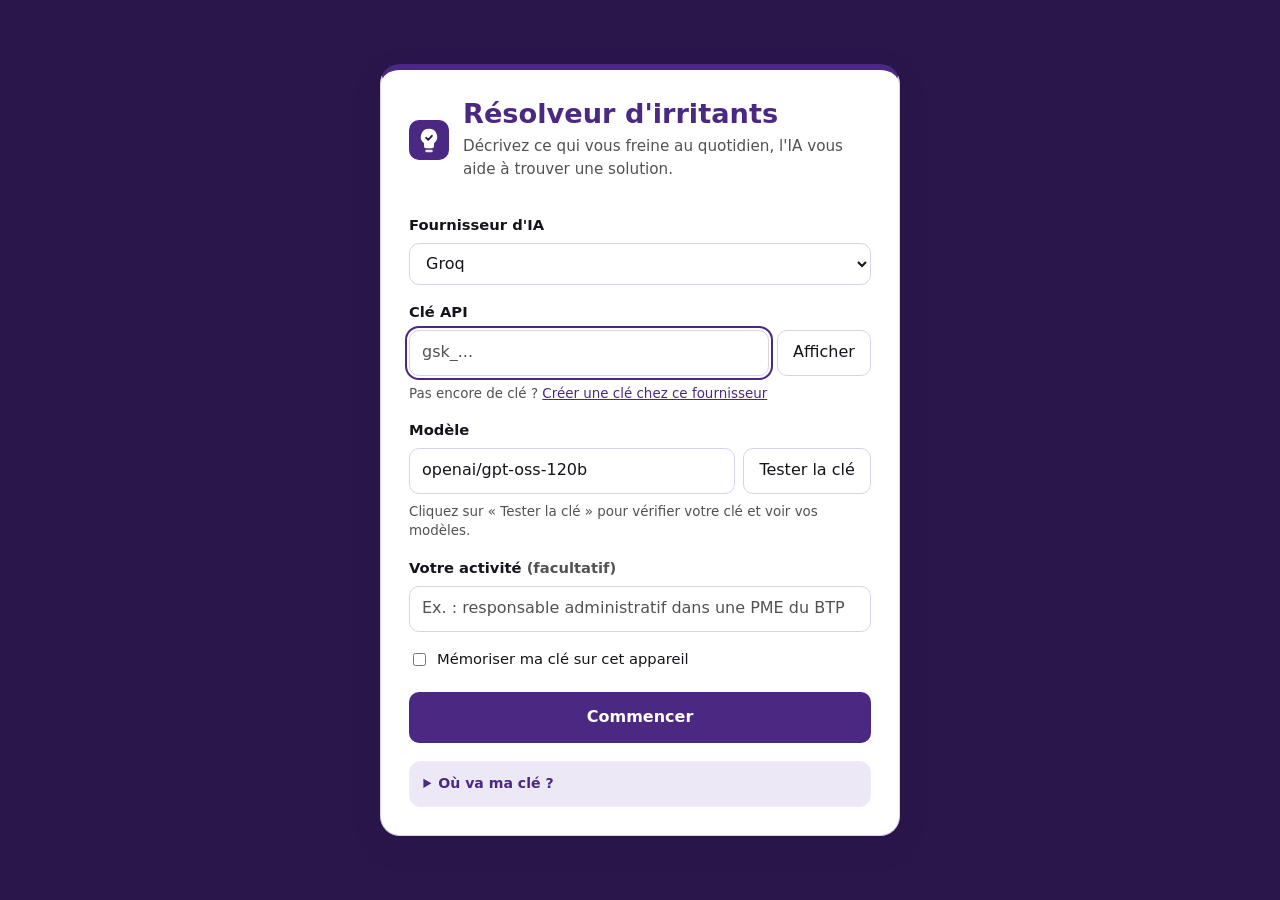
==== public/index.html @ fe8ceaff "Add files via upload" ====
<!doctype html>
<html lang="fr">
<head>
  <meta charset="utf-8">
  <meta name="viewport" content="width=device-width, initial-scale=1">
  <title>Résolveur d'irritants</title>
  <meta name="description" content="Un assistant d'IA générative pour trouver des solutions aux irritants de votre activité, avec votre propre clé API.">
  <link rel="icon" href="favicon.svg" type="image/svg+xml">
  <link rel="stylesheet" href="css/style.css">
  <script type="module" src="js/app.js"></script>
</head>
<body>

  <!-- ÉCRAN 1 : CONFIGURATION -->
  <main id="setup" class="setup" hidden>
    <div class="setup-card">
      <div class="brand">
        <img src="favicon.svg" alt="" width="40" height="40">
        <div>
          <h1>Résolveur d'irritants</h1>
          <p class="muted">Décrivez ce qui vous freine au quotidien, l'IA vous aide à trouver une solution.</p>
        </div>
      </div>

      <form id="setup-form" autocomplete="off" novalidate>
        <label for="provider">Fournisseur d'IA</label>
        <select id="provider" required></select>

        <label for="api-key">Clé API</label>
        <div class="input-row">
          <input id="api-key" type="password" required spellcheck="false" autocomplete="off">
          <button type="button" id="toggle-key" class="ghost" aria-label="Afficher la clé">Afficher</button>
        </div>
        <p class="hint">Pas encore de clé ? <a id="key-link" href="#" target="_blank" rel="noopener noreferrer">Créer une clé chez ce fournisseur</a></p>

        <label for="model">Modèle</label>
        <div class="input-row">
          <input id="model" list="model-list" required spellcheck="false">
          <button type="button" id="load-models" class="ghost">Tester la clé</button>
        </div>
        <datalist id="model-list"></datalist>
        <p class="hint" id="model-status">Cliquez sur « Tester la clé » pour vérifier votre clé et voir vos modèles.</p>

        <label for="activity">Votre activité <span class="muted">(facultatif)</span></label>
        <input id="activity" maxlength="200" placeholder="Ex. : responsable administratif dans une PME du BTP">

        <label class="check">
          <input type="checkbox" id="remember">
          <span>Mémoriser ma clé sur cet appareil</span>
        </label>

        <p class="error" id="setup-error" role="alert" hidden></p>

        <button type="submit" class="primary">Commencer</button>
      </form>

      <details class="privacy">
        <summary>Où va ma clé ?</summary>
        <p>Votre clé reste dans votre navigateur. Elle est envoyée uniquement au fournisseur choisi, directement, sans passer par un serveur de cette application. Sans la case « Mémoriser », elle est effacée à la fermeture de l'onglet.</p>
        <p>Les messages que vous écrivez sont traités par ce fournisseur et facturés sur votre compte. N'y mettez pas de données confidentielles ou personnelles non anonymisées.</p>
      </details>
    </div>
  </main>

  <!-- ÉCRAN 2 : CONVERSATION -->
  <div id="chat" class="chat" hidden>
    <header class="topbar">
      <div class="topbar-title">
        <img src="favicon.svg" alt="" width="28" height="28">
        <div>
          <strong>Résolveur d'irritants</strong>
          <span class="badge" id="model-badge"></span>
        </div>
      </div>
      <nav class="topbar-actions">
        <button type="button" id="new-chat" class="ghost">Nouvelle conversation</button>
        <button type="button" id="export" class="ghost">Exporter</button>
        <button type="button" id="settings" class="ghost">Paramètres</button>
      </nav>
    </header>

    <section id="messages" class="messages" aria-live="polite">
      <div id="welcome" class="welcome">
        <h2>Quel irritant voulez-vous résoudre ?</h2>
        <p class="muted">Décrivez la situation avec vos mots. L'assistant vous posera quelques questions, cherchera les causes, puis vous proposera des solutions et un plan d'action.</p>
        <div id="examples" class="examples"></div>
      </div>
    </section>

    <form id="composer" class="composer">
      <textarea id="input" rows="1" placeholder="Décrivez votre irritant…" title="Entrée pour envoyer, Maj+Entrée pour aller à la ligne" required></textarea>
      <button type="submit" id="send" class="primary">Envoyer</button>
    </form>
    <p class="footnote">L'IA peut se tromper : vérifiez ses propositions avant de les appliquer.</p>
  </div>

  <noscript><p class="noscript">Cette application a besoin de JavaScript.</p></noscript>
</body>
</html>
---- public/css/style.css ----
/* Charte graphique
   Violet profond  #2A164A  fonds sombres, encadrés majeurs
   Violet principal #4B2882  titres secondaires, traits, pictogrammes, actions
   Lavande claire  #EDE8F5  cartes, zones de comparaison, arrière-plans
   Blanc           #FFFFFF  fond principal
   Anthracite      #17131C  texte courant
   Gris secondaire #525252  légendes, informations complémentaires
   Typographie : famille Aptos (Bold pour les titres, Light pour les légendes) */

:root {
  --deep: #2A164A;
  --violet: #4B2882;
  --lavender: #EDE8F5;
  --white: #FFFFFF;
  --ink: #17131C;
  --grey: #525252;

  --bg: var(--white);
  --surface: var(--white);
  --surface-2: var(--lavender);
  --text: var(--ink);
  --muted: var(--grey);
  --border: #DAD2E8;
  --accent: var(--violet);
  --accent-contrast: var(--white);
  --accent-soft: var(--lavender);
  --heading: var(--violet);
  --frame: var(--deep);
  --frame-text: var(--white);
  --frame-muted: #CFC4E3;
  --user-bg: var(--deep);
  --user-text: var(--white);
  --danger: #B3261E;
  --danger-soft: #FBE9E7;
  --ok: var(--violet);
  --radius: 14px;
  --shadow: 0 1px 2px rgba(42, 22, 74, .06), 0 10px 30px rgba(42, 22, 74, .12);
  --font: "Aptos", "Aptos Display", "Segoe UI", system-ui, -apple-system, "Helvetica Neue", Arial, sans-serif;
  --font-light: "Aptos Light", "Aptos", "Segoe UI Light", "Segoe UI", system-ui, -apple-system, sans-serif;
  --mono: "Aptos Mono", ui-monospace, SFMono-Regular, Menlo, Consolas, monospace;
  color-scheme: light;
}

@media (prefers-color-scheme: dark) {
  :root:not([data-theme="light"]) {
    --bg: #17131C;
    --surface: #211A2C;
    --surface-2: #2E2440;
    --text: #F1EDF7;
    --muted: #B3ABBF;
    --border: #3E3254;
    --accent: #B9A4E0;
    --accent-contrast: #1B1229;
    --accent-soft: #2E2440;
    --heading: #CDBDEB;
    --frame: #2A164A;
    --frame-text: #FFFFFF;
    --frame-muted: #CFC4E3;
    --user-bg: #4B2882;
    --user-text: #FFFFFF;
    --danger: #F2B8B5;
    --danger-soft: #3A2120;
    --ok: #B9A4E0;
    --shadow: 0 1px 2px rgba(0, 0, 0, .35), 0 10px 30px rgba(0, 0, 0, .35);
    color-scheme: dark;
  }
}
:root[data-theme="dark"] {
  --bg: #17131C; --surface: #211A2C; --surface-2: #2E2440; --text: #F1EDF7; --muted: #B3ABBF;
  --border: #3E3254; --accent: #B9A4E0; --accent-contrast: #1B1229; --accent-soft: #2E2440;
  --heading: #CDBDEB; --frame: #2A164A; --frame-text: #FFFFFF; --frame-muted: #CFC4E3;
  --user-bg: #4B2882; --user-text: #FFFFFF; --danger: #F2B8B5; --danger-soft: #3A2120; --ok: #B9A4E0;
  color-scheme: dark;
}

* { box-sizing: border-box; }
[hidden] { display: none !important; }
html, body { height: 100%; }
body {
  margin: 0;
  background: var(--bg);
  color: var(--text);
  font: 16px/1.55 var(--font);
  -webkit-font-smoothing: antialiased;
}
a { color: var(--accent); }
h1, h2 { line-height: 1.2; margin: 0; font-weight: 700; }
.muted { color: var(--muted); font-family: var(--font-light); }

button, input, select, textarea { font: inherit; color: inherit; }
button { cursor: pointer; border-radius: 10px; border: 1px solid transparent; padding: .55rem .95rem; }
button:disabled { opacity: .55; cursor: wait; }
button:focus-visible, input:focus-visible, select:focus-visible, textarea:focus-visible, summary:focus-visible {
  outline: 2px solid var(--accent); outline-offset: 2px;
}
.primary { background: var(--accent); color: var(--accent-contrast); font-weight: 700; }
.primary:hover { filter: brightness(1.12); }
.primary.stop { background: var(--danger); color: #fff; }
.ghost { background: transparent; border-color: var(--border); color: var(--text); }
.ghost:hover { background: var(--surface-2); }

input, select, textarea {
  width: 100%;
  background: var(--surface);
  border: 1px solid var(--border);
  border-radius: 10px;
  padding: .6rem .75rem;
}
input::placeholder, textarea::placeholder { color: var(--muted); font-family: var(--font-light); }

/* ----- Configuration : fond violet profond, carte blanche ----- */
.setup {
  min-height: 100%; display: grid; place-items: center; padding: 24px 16px;
  background: var(--frame);
}
.setup-card {
  width: 100%; max-width: 520px;
  background: var(--surface); border: 1px solid var(--border);
  border-radius: 20px; padding: 28px; box-shadow: var(--shadow);
  border-top: 6px solid var(--violet);
}
.brand { display: flex; gap: 14px; align-items: center; margin-bottom: 22px; }
.brand h1 { font-size: 1.7rem; color: var(--heading); }
.brand p { margin: .25rem 0 0; font-size: .95rem; }
#setup-form { display: grid; gap: 6px; }
#setup-form label { font-weight: 700; font-size: .92rem; margin-top: 10px; }
.input-row { display: flex; gap: 8px; }
.input-row input { flex: 1; min-width: 0; }
.input-row button { white-space: nowrap; }
.hint { margin: 2px 0 0; font: .84rem/1.45 var(--font-light); color: var(--muted); }
.hint.ok { color: var(--ok); font-family: var(--font); }
.hint.bad { color: var(--danger); font-family: var(--font); }
.check { display: flex; align-items: center; gap: 8px; font-weight: 400 !important; }
.check input { width: auto; accent-color: var(--violet); }
.error { background: var(--danger-soft); color: var(--danger); padding: .6rem .8rem; border-radius: 10px; margin: 8px 0 0; font-size: .9rem; }
#setup-form .primary { margin-top: 16px; padding: .75rem; font-size: 1rem; }
.privacy {
  margin-top: 18px; font-size: .88rem; color: var(--muted);
  background: var(--surface-2); border-radius: 12px; padding: .75rem .9rem;
}
.privacy summary { cursor: pointer; font-weight: 700; color: var(--heading); }
.privacy p { margin: .5rem 0 0; font-family: var(--font-light); }

/* ----- Conversation ----- */
.chat { height: 100%; display: flex; flex-direction: column; }
.topbar {
  display: flex; justify-content: space-between; align-items: center; gap: 12px; flex-wrap: wrap;
  padding: 12px max(16px, calc((100% - 900px) / 2 + 16px));
  background: var(--frame); color: var(--frame-text);
}
.topbar-title { display: flex; align-items: center; gap: 10px; min-width: 0; }
.topbar-title > div { display: flex; flex-direction: column; min-width: 0; }
.topbar-title strong { font-size: 1.05rem; }
.badge { font: .78rem/1.3 var(--font-light); color: var(--frame-muted); white-space: nowrap; overflow: hidden; text-overflow: ellipsis; }
.topbar-actions { display: flex; gap: 6px; flex-wrap: wrap; }
.topbar-actions button { padding: .4rem .7rem; font-size: .88rem; }
.topbar .ghost { color: var(--frame-text); border-color: rgba(255, 255, 255, .35); }
.topbar .ghost:hover { background: rgba(255, 255, 255, .12); }
.topbar button:focus-visible { outline-color: #FFFFFF; }

.messages {
  flex: 1; overflow-y: auto; padding: 20px max(16px, calc((100% - 900px) / 2 + 16px));
  display: flex; flex-direction: column; gap: 14px;
}
.welcome { margin: auto 0; text-align: center; padding: 20px 0; }
.welcome h2 { font-size: 1.9rem; margin-bottom: .5rem; color: var(--heading); }
.welcome p { max-width: 560px; margin: 0 auto 22px; }
.examples { display: grid; grid-template-columns: repeat(auto-fit, minmax(220px, 1fr)); gap: 10px; text-align: left; }
.chip {
  background: var(--surface-2); border: 1px solid transparent; border-left: 4px solid var(--accent);
  border-radius: 12px; padding: .8rem .9rem; font-size: .92rem; line-height: 1.4; text-align: left;
}
.chip:hover { border-color: var(--accent); }

.msg { max-width: 100%; }
.msg.user { align-self: flex-end; max-width: 85%; }
.msg.user .msg-body {
  background: var(--user-bg); color: var(--user-text);
  border-radius: var(--radius) var(--radius) 4px var(--radius);
  padding: .65rem .95rem; white-space: pre-wrap; overflow-wrap: anywhere;
}
.msg.assistant .msg-body {
  background: var(--surface); border: 1px solid var(--border); border-left: 4px solid var(--accent);
  border-radius: var(--radius) var(--radius) var(--radius) 4px;
  padding: .8rem 1.05rem; overflow-wrap: anywhere;
}
.msg.typing .msg-body::after {
  content: "L'assistant réfléchit…"; color: var(--muted); font-style: italic; font-family: var(--font-light);
  animation: pulse 1.2s ease-in-out infinite;
}
@keyframes pulse { 50% { opacity: .4; } }
@media (prefers-reduced-motion: reduce) { .msg.typing .msg-body::after { animation: none; } }

.msg.error {
  background: var(--danger-soft); color: var(--danger); border-radius: var(--radius);
  padding: .7rem .95rem; display: flex; gap: 12px; align-items: center; justify-content: space-between; flex-wrap: wrap;
}
.msg.error p { margin: 0; flex: 1 1 260px; }

/* Contenu Markdown */
.msg-body > :first-child { margin-top: 0; }
.msg-body > :last-child { margin-bottom: 0; }
.msg-body p, .msg-body ul, .msg-body ol, .msg-body blockquote, .msg-body pre, .msg-body .table-wrap { margin: .6rem 0; }
.msg-body h3, .msg-body h4, .msg-body h5, .msg-body h6 { margin: 1rem 0 .4rem; line-height: 1.3; font-weight: 700; color: var(--heading); }
.msg-body h3 { font-size: 1.2rem; }
.msg-body h4 { font-size: 1.08rem; }
.msg-body h5, .msg-body h6 { font-size: 1rem; }
.msg-body strong { font-weight: 700; }
.msg-body ul, .msg-body ol { padding-left: 1.4rem; }
.msg-body li + li { margin-top: .2rem; }
.msg-body li::marker { color: var(--accent); }
.msg-body code { font-family: var(--mono); font-size: .88em; background: var(--surface-2); padding: .1em .35em; border-radius: 5px; }
.msg-body pre { background: var(--surface-2); padding: .8rem; border-radius: 10px; overflow-x: auto; }
.msg-body pre code { background: none; padding: 0; }
.msg-body blockquote { border-left: 3px solid var(--accent); margin-left: 0; padding: .4rem .9rem; background: var(--surface-2); border-radius: 0 8px 8px 0; }
.msg-body hr { border: 0; border-top: 1px solid var(--border); margin: 1rem 0; }
.table-wrap { overflow-x: auto; }
.msg-body table { border-collapse: collapse; width: 100%; font-size: .92rem; }
.msg-body th, .msg-body td { border: 1px solid var(--border); padding: .45rem .6rem; text-align: left; vertical-align: top; overflow-wrap: normal; min-width: 5.5rem; }
.msg-body th { background: var(--frame); color: var(--frame-text); font-weight: 700; border-color: var(--frame); }
.msg-body tbody tr:nth-child(even) td { background: var(--surface-2); }

.composer {
  display: flex; gap: 8px; align-items: flex-end;
  padding: 12px max(16px, calc((100% - 900px) / 2 + 16px)) 4px;
  border-top: 1px solid var(--border);
}
.composer textarea { flex: 1; resize: none; min-height: 46px; max-height: 220px; line-height: 1.45; }
.composer .primary { min-height: 46px; min-width: 96px; }
.footnote { text-align: center; font: .76rem/1.4 var(--font-light); color: var(--muted); margin: 4px 16px 12px; }
.noscript { text-align: center; padding: 40px 16px; }

@media (max-width: 600px) {
  .setup-card { padding: 20px; }
  .topbar-actions { width: 100%; }
  .topbar-actions button { flex: 1; }
  .msg.user { max-width: 92%; }
  .composer .primary { min-width: 0; }
  .welcome h2 { font-size: 1.5rem; }
}
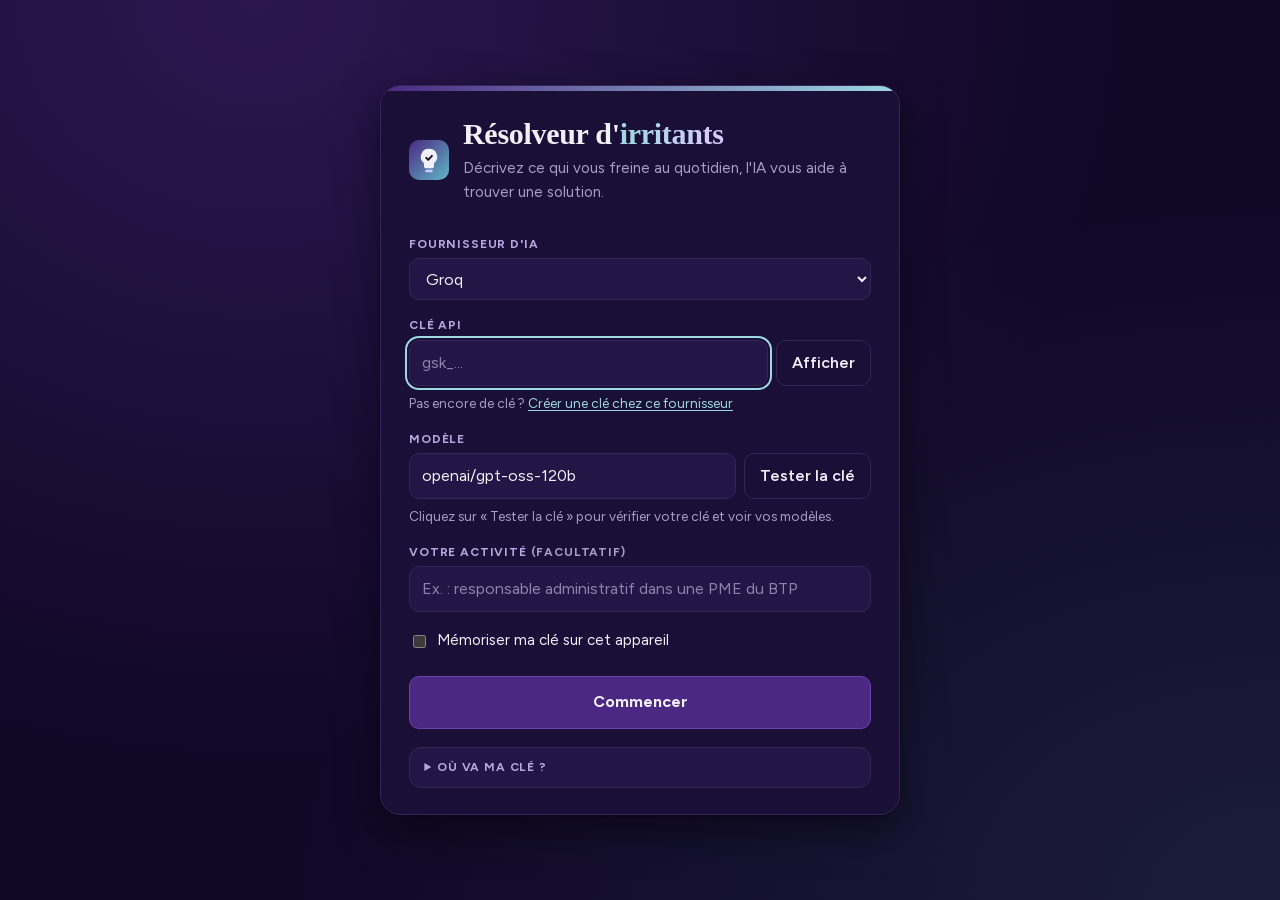
==== commit 0c05ec5c: "Add files via upload" ====
--- a/public/index.html
+++ b/public/index.html
@@ -6,6 +6,8 @@
   <title>Résolveur d'irritants</title>
   <meta name="description" content="Un assistant d'IA générative pour trouver des solutions aux irritants de votre activité, avec votre propre clé API.">
   <link rel="icon" href="favicon.svg" type="image/svg+xml">
+  <meta name="theme-color" content="#110826">
+  <link rel="preload" href="fonts/figtree.woff2" as="font" type="font/woff2" crossorigin>
   <link rel="stylesheet" href="css/style.css">
   <script type="module" src="js/app.js"></script>
 </head>
@@ -17,7 +19,7 @@
       <div class="brand">
         <img src="favicon.svg" alt="" width="40" height="40">
         <div>
-          <h1>Résolveur d'irritants</h1>
+          <h1 class="key-message">Résolveur d'<span class="key">irritants</span></h1>
           <p class="muted">Décrivez ce qui vous freine au quotidien, l'IA vous aide à trouver une solution.</p>
         </div>
       </div>
@@ -58,6 +60,7 @@
         <summary>Où va ma clé ?</summary>
         <p>Votre clé reste dans votre navigateur. Elle est envoyée uniquement au fournisseur choisi, directement, sans passer par un serveur de cette application. Sans la case « Mémoriser », elle est effacée à la fermeture de l'onglet.</p>
         <p>Les messages que vous écrivez sont traités par ce fournisseur et facturés sur votre compte. N'y mettez pas de données confidentielles ou personnelles non anonymisées.</p>
+        <p>Rien n'est enregistré par cette application, sauf si vous choisissez de partager une fiche anonyme de votre irritant. <a href="confidentialite.html">Politique de confidentialité</a></p>
       </details>
     </div>
   </main>
@@ -81,11 +84,82 @@
 
     <section id="messages" class="messages" aria-live="polite">
       <div id="welcome" class="welcome">
-        <h2>Quel irritant voulez-vous résoudre ?</h2>
-        <p class="muted">Décrivez la situation avec vos mots. L'assistant vous posera quelques questions, cherchera les causes, puis vous proposera des solutions et un plan d'action.</p>
+        <h2 class="key-message">Quel <span class="key">irritant</span> voulez-vous résoudre ?</h2>
+        <p class="muted">Décrivez la situation en une ou deux phrases. L'assistant vous pose <strong>3 questions</strong>, puis vous propose <strong>3 solutions</strong> : une rapide sans IA, une d'organisation et une avec l'IA. Vous pourrez ensuite faire remonter votre irritant en un clic.</p>
         <div id="examples" class="examples"></div>
       </div>
+      <div id="share-cta" class="share-cta" hidden>
+        <p><strong>Faites remonter votre irritant.</strong> <span class="muted">Une fiche anonyme est préparée pour vous : relisez-la et envoyez-la pour qu'il soit étudié et traité.</span></p>
+        <button type="button" id="share-open" class="primary">Partager mon irritant</button>
+      </div>
+      <p id="share-thanks" class="share-thanks" hidden>Merci ! Votre fiche a bien été transmise.</p>
     </section>
+
+    <!-- FICHE IRRITANT À PARTAGER -->
+    <dialog id="share-dialog" class="share-dialog" aria-labelledby="share-title">
+      <form id="share-form" novalidate>
+        <h2 id="share-title" class="key-message">Partager mon <span class="key">irritant</span></h2>
+        <p class="muted">L'IA a résumé votre irritant et les 3 solutions en une fiche anonyme. Relisez-la, corrigez-la si besoin et retirez toute information personnelle ou confidentielle avant l'envoi.</p>
+        <p id="share-status" class="hint" role="status"></p>
+
+        <fieldset id="share-fields">
+          <label for="f-categorie">Catégorie</label>
+          <select id="f-categorie" required></select>
+
+          <label for="f-resume">L'irritant en quelques phrases</label>
+          <textarea id="f-resume" rows="4" maxlength="1500" required></textarea>
+
+          <label for="f-motscles">Mots-clés <span class="muted">(séparés par des virgules)</span></label>
+          <input id="f-motscles" maxlength="300">
+
+          <div class="field-pair">
+            <div>
+              <label for="f-frequence">Fréquence</label>
+              <input id="f-frequence" maxlength="200" placeholder="Ex. : chaque semaine">
+            </div>
+            <div>
+              <label for="f-impact">Impact</label>
+              <input id="f-impact" maxlength="300" placeholder="Ex. : 2 h perdues par semaine">
+            </div>
+          </div>
+
+          <label for="f-sol-rapide">Solution rapide, sans IA</label>
+          <textarea id="f-sol-rapide" rows="2" maxlength="600"></textarea>
+
+          <label for="f-sol-orga">Solution d'organisation</label>
+          <textarea id="f-sol-orga" rows="2" maxlength="600"></textarea>
+
+          <label for="f-sol-ia">Solution avec l'IA</label>
+          <textarea id="f-sol-ia" rows="2" maxlength="600"></textarea>
+
+          <label for="f-activite">Activité <span class="muted">(facultatif)</span></label>
+          <input id="f-activite" maxlength="200">
+
+          <p class="label">Quelle solution vous paraît la plus utile ?</p>
+          <div class="radio-row">
+            <label class="check"><input type="radio" name="prefere" value="rapide"> <span>La rapide</span></label>
+            <label class="check"><input type="radio" name="prefere" value="orga"> <span>L'organisation</span></label>
+            <label class="check"><input type="radio" name="prefere" value="ia"> <span>Avec l'IA</span></label>
+            <label class="check"><input type="radio" name="prefere" value="" checked> <span>Je ne sais pas</span></label>
+          </div>
+
+          <label for="f-email">Votre e-mail <span class="muted">(facultatif, pour être prévenu du traitement)</span></label>
+          <input id="f-email" type="email" maxlength="200" autocomplete="email">
+
+          <label class="check consent">
+            <input type="checkbox" id="f-consent">
+            <span>J'accepte que cette fiche soit enregistrée pour recenser et traiter les irritants. <a href="confidentialite.html" target="_blank" rel="noopener">En savoir plus</a></span>
+          </label>
+        </fieldset>
+
+        <p class="error" id="share-error" role="alert" hidden></p>
+
+        <div class="dialog-actions">
+          <button type="button" id="share-cancel" class="ghost">Annuler</button>
+          <button type="submit" id="share-send" class="primary">Envoyer la fiche</button>
+        </div>
+      </form>
+    </dialog>
 
     <form id="composer" class="composer">
       <textarea id="input" rows="1" placeholder="Décrivez votre irritant…" title="Entrée pour envoyer, Maj+Entrée pour aller à la ligne" required></textarea>
--- a/public/css/style.css
+++ b/public/css/style.css
@@ -1,75 +1,59 @@
-/* Charte graphique
-   Violet profond  #2A164A  fonds sombres, encadrés majeurs
-   Violet principal #4B2882  titres secondaires, traits, pictogrammes, actions
-   Lavande claire  #EDE8F5  cartes, zones de comparaison, arrière-plans
-   Blanc           #FFFFFF  fond principal
-   Anthracite      #17131C  texte courant
-   Gris secondaire #525252  légendes, informations complémentaires
-   Typographie : famille Aptos (Bold pour les titres, Light pour les légendes) */
+/* Charte graphique (thème sombre)
+   Fonds      page #110826 · panneaux #1A0F36 · éléments dans un panneau #231545 · bordures #352558
+   Marque     violet #4B2882 · lavande (titres de panneau) #B9A6E0 · lavande claire #D9C9FF
+              bleu ciel (accent, « en direct ») #9ED8E2 · bleu ciel profond #5FB7C6
+              dégradé du mot clé #9ED8E2 → #D9C9FF · dégradé des barres #4B2882 → #9ED8E2
+   Texte      principal #F2EEFA · secondaire #A99DC6
+   États      friction #FF8A95 · validé #6FD6A8 · vigilance #F3B65B · écarté ou désactivé #6D6290
+   Polices    Georgia gras (message clé, 24 à 40 px)
+              Figtree (900 grands chiffres, 700 titres en capitales 12 px, 400 à 600 texte)
+              JetBrains Mono 11,5 px (adresses e-mail, heures, identifiants techniques)
+   Les polices Figtree et JetBrains Mono sont hébergées avec le site (dossier fonts) :
+   aucun appel à un service externe, ce qui évite un transfert de données vers Google Fonts. */
+
+@font-face {
+  font-family: "Figtree";
+  src: url("../fonts/figtree.woff2") format("woff2");
+  font-weight: 400 900;
+  font-style: normal;
+  font-display: swap;
+}
+@font-face {
+  font-family: "JetBrains Mono";
+  src: url("../fonts/jetbrains-mono.woff2") format("woff2");
+  font-weight: 400 500;
+  font-style: normal;
+  font-display: swap;
+}
 
 :root {
-  --deep: #2A164A;
+  --bg: #110826;
+  --panel: #1A0F36;
+  --inset: #231545;
+  --border: #352558;
+
   --violet: #4B2882;
-  --lavender: #EDE8F5;
-  --white: #FFFFFF;
-  --ink: #17131C;
-  --grey: #525252;
-
-  --bg: var(--white);
-  --surface: var(--white);
-  --surface-2: var(--lavender);
-  --text: var(--ink);
-  --muted: var(--grey);
-  --border: #DAD2E8;
-  --accent: var(--violet);
-  --accent-contrast: var(--white);
-  --accent-soft: var(--lavender);
-  --heading: var(--violet);
-  --frame: var(--deep);
-  --frame-text: var(--white);
-  --frame-muted: #CFC4E3;
-  --user-bg: var(--deep);
-  --user-text: var(--white);
-  --danger: #B3261E;
-  --danger-soft: #FBE9E7;
-  --ok: var(--violet);
+  --violet-hover: #5D35A0;
+  --lavender: #B9A6E0;
+  --lavender-light: #D9C9FF;
+  --sky: #9ED8E2;
+  --sky-deep: #5FB7C6;
+  --grad-key: linear-gradient(90deg, #9ED8E2, #D9C9FF);
+  --grad-bar: linear-gradient(90deg, #4B2882, #9ED8E2);
+
+  --text: #F2EEFA;
+  --muted: #A99DC6;
+  --friction: #FF8A95;
+  --friction-soft: rgba(255, 138, 149, .12);
+  --valid: #6FD6A8;
+  --warn: #F3B65B;
+  --off: #6D6290;
+
   --radius: 14px;
-  --shadow: 0 1px 2px rgba(42, 22, 74, .06), 0 10px 30px rgba(42, 22, 74, .12);
-  --font: "Aptos", "Aptos Display", "Segoe UI", system-ui, -apple-system, "Helvetica Neue", Arial, sans-serif;
-  --font-light: "Aptos Light", "Aptos", "Segoe UI Light", "Segoe UI", system-ui, -apple-system, sans-serif;
-  --mono: "Aptos Mono", ui-monospace, SFMono-Regular, Menlo, Consolas, monospace;
-  color-scheme: light;
-}
-
-@media (prefers-color-scheme: dark) {
-  :root:not([data-theme="light"]) {
-    --bg: #17131C;
-    --surface: #211A2C;
-    --surface-2: #2E2440;
-    --text: #F1EDF7;
-    --muted: #B3ABBF;
-    --border: #3E3254;
-    --accent: #B9A4E0;
-    --accent-contrast: #1B1229;
-    --accent-soft: #2E2440;
-    --heading: #CDBDEB;
-    --frame: #2A164A;
-    --frame-text: #FFFFFF;
-    --frame-muted: #CFC4E3;
-    --user-bg: #4B2882;
-    --user-text: #FFFFFF;
-    --danger: #F2B8B5;
-    --danger-soft: #3A2120;
-    --ok: #B9A4E0;
-    --shadow: 0 1px 2px rgba(0, 0, 0, .35), 0 10px 30px rgba(0, 0, 0, .35);
-    color-scheme: dark;
-  }
-}
-:root[data-theme="dark"] {
-  --bg: #17131C; --surface: #211A2C; --surface-2: #2E2440; --text: #F1EDF7; --muted: #B3ABBF;
-  --border: #3E3254; --accent: #B9A4E0; --accent-contrast: #1B1229; --accent-soft: #2E2440;
-  --heading: #CDBDEB; --frame: #2A164A; --frame-text: #FFFFFF; --frame-muted: #CFC4E3;
-  --user-bg: #4B2882; --user-text: #FFFFFF; --danger: #F2B8B5; --danger-soft: #3A2120; --ok: #B9A4E0;
+  --shadow: 0 1px 2px rgba(0, 0, 0, .4), 0 16px 40px rgba(5, 2, 15, .55);
+  --font: "Figtree", "Segoe UI", system-ui, -apple-system, "Helvetica Neue", Arial, sans-serif;
+  --serif: Georgia, "Times New Roman", serif;
+  --mono: "JetBrains Mono", ui-monospace, SFMono-Regular, Menlo, Consolas, monospace;
   color-scheme: dark;
 }
 
@@ -80,119 +64,152 @@
   margin: 0;
   background: var(--bg);
   color: var(--text);
-  font: 16px/1.55 var(--font);
+  font: 400 16px/1.55 var(--font);
   -webkit-font-smoothing: antialiased;
 }
-a { color: var(--accent); }
+a { color: var(--sky); text-underline-offset: 2px; }
+a:hover { color: var(--lavender-light); }
 h1, h2 { line-height: 1.2; margin: 0; font-weight: 700; }
-.muted { color: var(--muted); font-family: var(--font-light); }
+strong { font-weight: 700; }
+.muted { color: var(--muted); }
+.mono { font: 400 11.5px/1.4 var(--mono); letter-spacing: 0; }
+
+/* Message clé : Georgia gras, mot clé en dégradé */
+.key-message { font-family: var(--serif); font-weight: 700; color: var(--text); letter-spacing: -.01em; }
+.key {
+  background: var(--grad-key);
+  -webkit-background-clip: text; background-clip: text;
+  color: transparent;
+}
+
+/* Titres de panneau : capitales 12 px, lavande */
+.panel-title, #setup-form label, .share-dialog label, .share-dialog .label, .board-side h2, .fiche-edit label {
+  font: 700 12px/1.3 var(--font); text-transform: uppercase; letter-spacing: .07em; color: var(--lavender);
+}
 
 button, input, select, textarea { font: inherit; color: inherit; }
-button { cursor: pointer; border-radius: 10px; border: 1px solid transparent; padding: .55rem .95rem; }
-button:disabled { opacity: .55; cursor: wait; }
-button:focus-visible, input:focus-visible, select:focus-visible, textarea:focus-visible, summary:focus-visible {
-  outline: 2px solid var(--accent); outline-offset: 2px;
-}
-.primary { background: var(--accent); color: var(--accent-contrast); font-weight: 700; }
-.primary:hover { filter: brightness(1.12); }
-.primary.stop { background: var(--danger); color: #fff; }
+button { cursor: pointer; border-radius: 10px; border: 1px solid transparent; padding: .55rem .95rem; font-weight: 600; }
+button:disabled { cursor: not-allowed; background: var(--inset); color: var(--off); border-color: var(--border); }
+button:focus-visible, input:focus-visible, select:focus-visible, textarea:focus-visible, summary:focus-visible, a:focus-visible {
+  outline: 2px solid var(--sky); outline-offset: 2px;
+}
+.primary { background: var(--violet); color: var(--text); font-weight: 700; border-color: #6A44AA; }
+.primary:hover:not(:disabled) { background: var(--violet-hover); }
+.primary.stop { background: var(--friction); border-color: var(--friction); color: #2A0A10; }
 .ghost { background: transparent; border-color: var(--border); color: var(--text); }
-.ghost:hover { background: var(--surface-2); }
+.ghost:hover:not(:disabled) { background: var(--inset); border-color: var(--lavender); }
 
 input, select, textarea {
   width: 100%;
-  background: var(--surface);
+  background: var(--inset);
   border: 1px solid var(--border);
   border-radius: 10px;
   padding: .6rem .75rem;
 }
-input::placeholder, textarea::placeholder { color: var(--muted); font-family: var(--font-light); }
-
-/* ----- Configuration : fond violet profond, carte blanche ----- */
+input:hover, select:hover, textarea:hover { border-color: #4A3878; }
+input::placeholder, textarea::placeholder { color: var(--muted); opacity: .8; }
+input:disabled, select:disabled, textarea:disabled { color: var(--off); }
+select option { background: var(--panel); color: var(--text); }
+
+/* ----- Configuration ----- */
 .setup {
   min-height: 100%; display: grid; place-items: center; padding: 24px 16px;
-  background: var(--frame);
+  background:
+    radial-gradient(ellipse at 20% 0%, rgba(75, 40, 130, .45), transparent 60%),
+    radial-gradient(ellipse at 100% 100%, rgba(95, 183, 198, .12), transparent 55%),
+    var(--bg);
 }
 .setup-card {
+  position: relative; overflow: hidden;
   width: 100%; max-width: 520px;
-  background: var(--surface); border: 1px solid var(--border);
-  border-radius: 20px; padding: 28px; box-shadow: var(--shadow);
-  border-top: 6px solid var(--violet);
-}
-.brand { display: flex; gap: 14px; align-items: center; margin-bottom: 22px; }
-.brand h1 { font-size: 1.7rem; color: var(--heading); }
-.brand p { margin: .25rem 0 0; font-size: .95rem; }
+  background: var(--panel); border: 1px solid var(--border);
+  border-radius: 20px; padding: 30px 28px 26px; box-shadow: var(--shadow);
+}
+.setup-card::before, .share-dialog::before {
+  content: ""; position: absolute; inset: 0 0 auto 0; height: 5px; background: var(--grad-bar);
+}
+.brand { display: flex; gap: 14px; align-items: center; margin-bottom: 20px; }
+.brand h1 { font-size: 30px; }
+.brand p { margin: .35rem 0 0; font-size: .95rem; }
 #setup-form { display: grid; gap: 6px; }
-#setup-form label { font-weight: 700; font-size: .92rem; margin-top: 10px; }
+#setup-form label { margin-top: 12px; }
 .input-row { display: flex; gap: 8px; }
 .input-row input { flex: 1; min-width: 0; }
 .input-row button { white-space: nowrap; }
-.hint { margin: 2px 0 0; font: .84rem/1.45 var(--font-light); color: var(--muted); }
-.hint.ok { color: var(--ok); font-family: var(--font); }
-.hint.bad { color: var(--danger); font-family: var(--font); }
-.check { display: flex; align-items: center; gap: 8px; font-weight: 400 !important; }
-.check input { width: auto; accent-color: var(--violet); }
-.error { background: var(--danger-soft); color: var(--danger); padding: .6rem .8rem; border-radius: 10px; margin: 8px 0 0; font-size: .9rem; }
-#setup-form .primary { margin-top: 16px; padding: .75rem; font-size: 1rem; }
+.hint { margin: 2px 0 0; font-size: .85rem; line-height: 1.45; color: var(--muted); }
+.hint.ok { color: var(--valid); font-weight: 600; }
+.hint.bad { color: var(--friction); font-weight: 600; }
+.hint.warn { color: var(--warn); font-weight: 600; }
+.check { display: flex; align-items: center; gap: 8px; }
+#setup-form label.check, .share-dialog label.check {
+  font: 400 15px/1.45 var(--font); text-transform: none; letter-spacing: 0; color: var(--text);
+}
+.check input { width: auto; accent-color: var(--sky-deep); }
+.error {
+  background: var(--friction-soft); color: var(--friction); border: 1px solid rgba(255, 138, 149, .35);
+  padding: .6rem .8rem; border-radius: 10px; margin: 8px 0 0; font-size: .9rem;
+}
+#setup-form .primary { margin-top: 18px; padding: .8rem; font-size: 1rem; }
 .privacy {
   margin-top: 18px; font-size: .88rem; color: var(--muted);
-  background: var(--surface-2); border-radius: 12px; padding: .75rem .9rem;
-}
-.privacy summary { cursor: pointer; font-weight: 700; color: var(--heading); }
-.privacy p { margin: .5rem 0 0; font-family: var(--font-light); }
+  background: var(--inset); border: 1px solid var(--border); border-radius: 12px; padding: .75rem .9rem;
+}
+.privacy summary { cursor: pointer; font: 700 12px/1.3 var(--font); text-transform: uppercase; letter-spacing: .07em; color: var(--lavender); }
+.privacy p { margin: .55rem 0 0; }
 
 /* ----- Conversation ----- */
 .chat { height: 100%; display: flex; flex-direction: column; }
 .topbar {
+  position: relative;
   display: flex; justify-content: space-between; align-items: center; gap: 12px; flex-wrap: wrap;
   padding: 12px max(16px, calc((100% - 900px) / 2 + 16px));
-  background: var(--frame); color: var(--frame-text);
-}
+  background: var(--panel); border-bottom: 1px solid var(--border);
+}
+.topbar::after { content: ""; position: absolute; left: 0; right: 0; bottom: -1px; height: 2px; background: var(--grad-bar); opacity: .7; }
+.board .topbar { padding-left: max(16px, calc((100% - 1200px) / 2 + 16px)); padding-right: max(16px, calc((100% - 1200px) / 2 + 16px)); }
 .topbar-title { display: flex; align-items: center; gap: 10px; min-width: 0; }
 .topbar-title > div { display: flex; flex-direction: column; min-width: 0; }
 .topbar-title strong { font-size: 1.05rem; }
-.badge { font: .78rem/1.3 var(--font-light); color: var(--frame-muted); white-space: nowrap; overflow: hidden; text-overflow: ellipsis; }
+.badge { color: var(--muted); white-space: nowrap; overflow: hidden; text-overflow: ellipsis; font: 400 11.5px/1.4 var(--mono); }
 .topbar-actions { display: flex; gap: 6px; flex-wrap: wrap; }
-.topbar-actions button { padding: .4rem .7rem; font-size: .88rem; }
-.topbar .ghost { color: var(--frame-text); border-color: rgba(255, 255, 255, .35); }
-.topbar .ghost:hover { background: rgba(255, 255, 255, .12); }
-.topbar button:focus-visible { outline-color: #FFFFFF; }
+.topbar-actions button { padding: .4rem .75rem; font-size: .88rem; }
 
 .messages {
-  flex: 1; overflow-y: auto; padding: 20px max(16px, calc((100% - 900px) / 2 + 16px));
+  flex: 1; overflow-y: auto; padding: 22px max(16px, calc((100% - 900px) / 2 + 16px));
   display: flex; flex-direction: column; gap: 14px;
 }
 .welcome { margin: auto 0; text-align: center; padding: 20px 0; }
-.welcome h2 { font-size: 1.9rem; margin-bottom: .5rem; color: var(--heading); }
-.welcome p { max-width: 560px; margin: 0 auto 22px; }
+.welcome h2 { font-size: clamp(28px, 4.5vw, 40px); margin-bottom: .6rem; }
+.welcome p { max-width: 600px; margin: 0 auto 24px; color: var(--muted); }
+.welcome p strong { color: var(--text); }
 .examples { display: grid; grid-template-columns: repeat(auto-fit, minmax(220px, 1fr)); gap: 10px; text-align: left; }
 .chip {
-  background: var(--surface-2); border: 1px solid transparent; border-left: 4px solid var(--accent);
-  border-radius: 12px; padding: .8rem .9rem; font-size: .92rem; line-height: 1.4; text-align: left;
-}
-.chip:hover { border-color: var(--accent); }
+  background: var(--panel); border: 1px solid var(--border); border-left: 3px solid var(--violet);
+  border-radius: 12px; padding: .85rem .95rem; font-size: .93rem; font-weight: 400; line-height: 1.4; text-align: left; color: var(--text);
+}
+.chip:hover { border-color: var(--lavender); border-left-color: var(--sky); background: var(--inset); }
 
 .msg { max-width: 100%; }
 .msg.user { align-self: flex-end; max-width: 85%; }
 .msg.user .msg-body {
-  background: var(--user-bg); color: var(--user-text);
+  background: var(--violet); color: var(--text);
   border-radius: var(--radius) var(--radius) 4px var(--radius);
   padding: .65rem .95rem; white-space: pre-wrap; overflow-wrap: anywhere;
 }
 .msg.assistant .msg-body {
-  background: var(--surface); border: 1px solid var(--border); border-left: 4px solid var(--accent);
+  background: var(--panel); border: 1px solid var(--border); border-left: 3px solid var(--sky-deep);
   border-radius: var(--radius) var(--radius) var(--radius) 4px;
-  padding: .8rem 1.05rem; overflow-wrap: anywhere;
+  padding: .85rem 1.1rem; overflow-wrap: anywhere;
 }
 .msg.typing .msg-body::after {
-  content: "L'assistant réfléchit…"; color: var(--muted); font-style: italic; font-family: var(--font-light);
+  content: "L'assistant réfléchit…"; color: var(--sky); font-weight: 500;
   animation: pulse 1.2s ease-in-out infinite;
 }
 @keyframes pulse { 50% { opacity: .4; } }
 @media (prefers-reduced-motion: reduce) { .msg.typing .msg-body::after { animation: none; } }
 
 .msg.error {
-  background: var(--danger-soft); color: var(--danger); border-radius: var(--radius);
+  background: var(--friction-soft); color: var(--friction); border: 1px solid rgba(255, 138, 149, .35); border-radius: var(--radius);
   padding: .7rem .95rem; display: flex; gap: 12px; align-items: center; justify-content: space-between; flex-wrap: wrap;
 }
 .msg.error p { margin: 0; flex: 1 1 260px; }
@@ -201,40 +218,149 @@
 .msg-body > :first-child { margin-top: 0; }
 .msg-body > :last-child { margin-bottom: 0; }
 .msg-body p, .msg-body ul, .msg-body ol, .msg-body blockquote, .msg-body pre, .msg-body .table-wrap { margin: .6rem 0; }
-.msg-body h3, .msg-body h4, .msg-body h5, .msg-body h6 { margin: 1rem 0 .4rem; line-height: 1.3; font-weight: 700; color: var(--heading); }
-.msg-body h3 { font-size: 1.2rem; }
-.msg-body h4 { font-size: 1.08rem; }
+.msg-body h3, .msg-body h4, .msg-body h5, .msg-body h6 { margin: 1.1rem 0 .4rem; line-height: 1.3; font-weight: 700; color: var(--lavender); }
+.msg-body h3 { font-size: 1.15rem; }
+.msg-body h4 { font-size: 1.05rem; }
 .msg-body h5, .msg-body h6 { font-size: 1rem; }
-.msg-body strong { font-weight: 700; }
 .msg-body ul, .msg-body ol { padding-left: 1.4rem; }
 .msg-body li + li { margin-top: .2rem; }
-.msg-body li::marker { color: var(--accent); }
-.msg-body code { font-family: var(--mono); font-size: .88em; background: var(--surface-2); padding: .1em .35em; border-radius: 5px; }
-.msg-body pre { background: var(--surface-2); padding: .8rem; border-radius: 10px; overflow-x: auto; }
+.msg-body li::marker { color: var(--sky-deep); }
+.msg-body code { font-family: var(--mono); font-size: .86em; background: var(--inset); color: var(--lavender-light); padding: .1em .35em; border-radius: 5px; }
+.msg-body pre { background: var(--inset); border: 1px solid var(--border); padding: .8rem; border-radius: 10px; overflow-x: auto; }
 .msg-body pre code { background: none; padding: 0; }
-.msg-body blockquote { border-left: 3px solid var(--accent); margin-left: 0; padding: .4rem .9rem; background: var(--surface-2); border-radius: 0 8px 8px 0; }
+.msg-body blockquote { border-left: 3px solid var(--lavender); margin-left: 0; padding: .4rem .9rem; background: var(--inset); border-radius: 0 8px 8px 0; }
 .msg-body hr { border: 0; border-top: 1px solid var(--border); margin: 1rem 0; }
 .table-wrap { overflow-x: auto; }
 .msg-body table { border-collapse: collapse; width: 100%; font-size: .92rem; }
 .msg-body th, .msg-body td { border: 1px solid var(--border); padding: .45rem .6rem; text-align: left; vertical-align: top; overflow-wrap: normal; min-width: 5.5rem; }
-.msg-body th { background: var(--frame); color: var(--frame-text); font-weight: 700; border-color: var(--frame); }
-.msg-body tbody tr:nth-child(even) td { background: var(--surface-2); }
+.msg-body th { background: var(--inset); color: var(--lavender); font: 700 12px/1.3 var(--font); text-transform: uppercase; letter-spacing: .06em; }
+.msg-body tbody tr:nth-child(even) td { background: rgba(35, 21, 69, .5); }
 
 .composer {
   display: flex; gap: 8px; align-items: flex-end;
   padding: 12px max(16px, calc((100% - 900px) / 2 + 16px)) 4px;
-  border-top: 1px solid var(--border);
-}
-.composer textarea { flex: 1; resize: none; min-height: 46px; max-height: 220px; line-height: 1.45; }
+  border-top: 1px solid var(--border); background: var(--bg);
+}
+.composer textarea { flex: 1; resize: none; min-height: 46px; max-height: 220px; line-height: 1.45; background: var(--panel); }
 .composer .primary { min-height: 46px; min-width: 96px; }
-.footnote { text-align: center; font: .76rem/1.4 var(--font-light); color: var(--muted); margin: 4px 16px 12px; }
+.footnote { text-align: center; font-size: .76rem; line-height: 1.4; color: var(--muted); margin: 4px 16px 12px; }
 .noscript { text-align: center; padding: 40px 16px; }
 
+/* ----- Partage d'une fiche irritant ----- */
+.share-cta {
+  display: flex; align-items: center; justify-content: space-between; gap: 12px; flex-wrap: wrap;
+  background: var(--inset); border: 1px solid var(--border); border-left: 3px solid var(--sky);
+  border-radius: var(--radius); padding: .85rem 1rem;
+}
+.share-cta p { margin: 0; flex: 1 1 280px; font-size: .95rem; }
+.share-thanks { margin: 0; text-align: center; color: var(--valid); font-weight: 700; font-size: .95rem; }
+
+.share-dialog {
+  width: min(640px, calc(100% - 32px)); max-height: calc(100% - 32px); overflow-y: auto;
+  border: 1px solid var(--border); border-radius: 20px; padding: 28px 24px 24px;
+  background: var(--panel); color: var(--text); box-shadow: var(--shadow);
+}
+.share-dialog::backdrop { background: rgba(8, 3, 20, .75); }
+.share-dialog h2 { font-size: 28px; margin-bottom: .5rem; }
+.share-dialog > form > p.muted { margin: 0 0 .4rem; font-size: .92rem; }
+fieldset { border: 0; margin: 0; padding: 0; min-width: 0; display: grid; gap: 6px; }
+fieldset:disabled { opacity: .55; }
+.share-dialog label, .share-dialog .label { margin: 12px 0 0; }
+.share-dialog textarea { resize: vertical; }
+.field-pair { display: grid; grid-template-columns: 1fr 1fr; gap: 12px; }
+.field-pair > div { display: grid; gap: 6px; min-width: 0; }
+.radio-row { display: flex; gap: 6px 18px; flex-wrap: wrap; }
+.share-dialog .radio-row label.check { margin: 0; }
+.share-dialog label.check.consent { align-items: flex-start; margin-top: 18px; font-size: .9rem; }
+.check.consent input { margin-top: .25rem; }
+#f-email { font-family: var(--mono); font-size: 13px; }
+.dialog-actions { display: flex; justify-content: flex-end; gap: 8px; margin-top: 18px; flex-wrap: wrap; }
+
+/* ----- Page de suivi ----- */
+.wide { width: 100%; padding: .8rem; font-size: 1rem; margin-top: 14px; }
+.back { margin-top: 18px; text-align: center; }
+.board { min-height: 100%; }
+.board-main { padding: 22px max(16px, calc((100% - 1200px) / 2 + 16px)) 40px; display: grid; gap: 16px; }
+.status-filters, .keywords { display: flex; flex-wrap: wrap; gap: 8px; }
+.filter-chip {
+  display: inline-flex; align-items: center; gap: 7px;
+  background: var(--panel); color: var(--text); border: 1px solid var(--border);
+  border-radius: 999px; padding: .4rem .85rem; font-size: .88rem; font-weight: 500;
+}
+.filter-chip:hover { border-color: var(--lavender); }
+.filter-chip.active { background: var(--violet); border-color: #6A44AA; font-weight: 700; }
+.filter-chip[data-statut]::before { content: ""; width: 8px; height: 8px; border-radius: 50%; background: var(--dot, var(--muted)); }
+[data-statut="nouveau"] { --dot: var(--sky); }
+[data-statut="analyse"] { --dot: var(--lavender); }
+[data-statut="action"] { --dot: var(--warn); }
+[data-statut="traite"] { --dot: var(--valid); }
+[data-statut="ecarte"] { --dot: var(--off); }
+.filters { display: flex; gap: 10px; flex-wrap: wrap; }
+.filters input { flex: 2 1 260px; background: var(--panel); }
+.filters select { flex: 1 1 200px; width: auto; background: var(--panel); }
+.board-columns { display: grid; grid-template-columns: minmax(0, 1fr) 300px; gap: 20px; align-items: start; }
+.board-list #count { margin: 0 0 10px; font-size: .9rem; }
+#fiches { display: grid; gap: 12px; }
+.empty { text-align: center; padding: 30px 0; }
+.board-side {
+  background: var(--panel); border: 1px solid var(--border); border-radius: var(--radius);
+  padding: 16px; display: grid; gap: 10px; position: sticky; top: 16px;
+}
+.board-side h2 { margin-top: 6px; }
+.side-table { width: 100%; border-collapse: collapse; font-size: .88rem; }
+.side-table th, .side-table td { text-align: left; padding: .4rem .4rem; border-bottom: 1px solid var(--border); }
+.side-table th:last-child, .side-table td:last-child { text-align: right; width: 4rem; }
+.side-table th { color: var(--muted); font-weight: 600; font-size: .8rem; }
+.side-table td:last-child { font-weight: 900; font-size: 1.05rem; color: var(--lavender-light); }
+.keywords .filter-chip { background: var(--inset); }
+.keywords .filter-chip.active { background: var(--violet); }
+
+.fiche {
+  background: var(--panel); border: 1px solid var(--border); border-left: 3px solid var(--dot, var(--sky));
+  border-radius: var(--radius); padding: 14px 16px; display: grid; gap: 8px;
+}
+.fiche[data-statut="ecarte"] .fiche-resume { color: var(--muted); }
+.fiche-head { display: flex; justify-content: space-between; gap: 10px; flex-wrap: wrap; align-items: baseline; }
+.fiche-cat { font: 700 12px/1.3 var(--font); text-transform: uppercase; letter-spacing: .07em; color: var(--lavender); }
+.fiche-date { font: 400 11.5px/1.4 var(--mono); color: var(--muted); }
+.fiche-resume { margin: 0; font-weight: 500; }
+.fiche-details { display: grid; grid-template-columns: max-content minmax(0, 1fr); gap: 4px 12px; margin: 0; font-size: .9rem; }
+.fiche-details dt { color: var(--muted); }
+.fiche-details dd { margin: 0; overflow-wrap: anywhere; }
+.fiche-details a[href^="mailto:"] { font: 400 11.5px/1.6 var(--mono); }
+.fiche-tags { display: flex; flex-wrap: wrap; gap: 6px; }
+.tag { background: var(--inset); border: 1px solid var(--border); color: var(--lavender-light); border-radius: 999px; padding: .12rem .6rem; font-size: .8rem; }
+.fiche-edit { display: grid; grid-template-columns: 220px minmax(0, 1fr); gap: 10px; border-top: 1px solid var(--border); padding-top: 10px; align-items: start; }
+.fiche-edit label { display: grid; gap: 6px; }
+.fiche-edit textarea, .fiche-edit select { resize: vertical; font: 400 15px/1.45 var(--font); text-transform: none; letter-spacing: 0; color: var(--text); }
+.fiche-actions { grid-column: 1 / -1; display: flex; gap: 8px; justify-content: flex-end; align-items: center; flex-wrap: wrap; }
+.fiche-saved { margin: 0 auto 0 0; }
+.fiche-delete { color: var(--friction); }
+.fiche-delete:hover:not(:disabled) { border-color: var(--friction); background: var(--friction-soft); }
+
+@media (max-width: 900px) {
+  .board-columns { grid-template-columns: 1fr; }
+  .board-side { position: static; order: -1; }
+}
+
+/* ----- Page de confidentialité ----- */
+.legal { max-width: 760px; margin: 0 auto; padding: 32px 16px 48px; }
+.legal h1 { font-family: var(--serif); font-size: clamp(28px, 5vw, 36px); margin-bottom: 1rem; }
+.legal h2 { font: 700 12px/1.3 var(--font); text-transform: uppercase; letter-spacing: .07em; color: var(--lavender); margin: 1.8rem 0 .5rem; }
+.legal p, .legal li { color: var(--text); }
+.legal ul { padding-left: 1.3rem; }
+
 @media (max-width: 600px) {
-  .setup-card { padding: 20px; }
+  .setup-card { padding: 26px 20px 20px; }
+  .brand h1 { font-size: 26px; }
   .topbar-actions { width: 100%; }
   .topbar-actions button { flex: 1; }
   .msg.user { max-width: 92%; }
   .composer .primary { min-width: 0; }
-  .welcome h2 { font-size: 1.5rem; }
-}
+  .field-pair { grid-template-columns: 1fr; gap: 0; }
+  .share-dialog { padding: 24px 18px 18px; }
+  .share-dialog h2 { font-size: 24px; }
+  .fiche-edit { grid-template-columns: 1fr; }
+  .fiche-details { grid-template-columns: 1fr; }
+  .fiche-details dd { margin-bottom: 4px; }
+}
